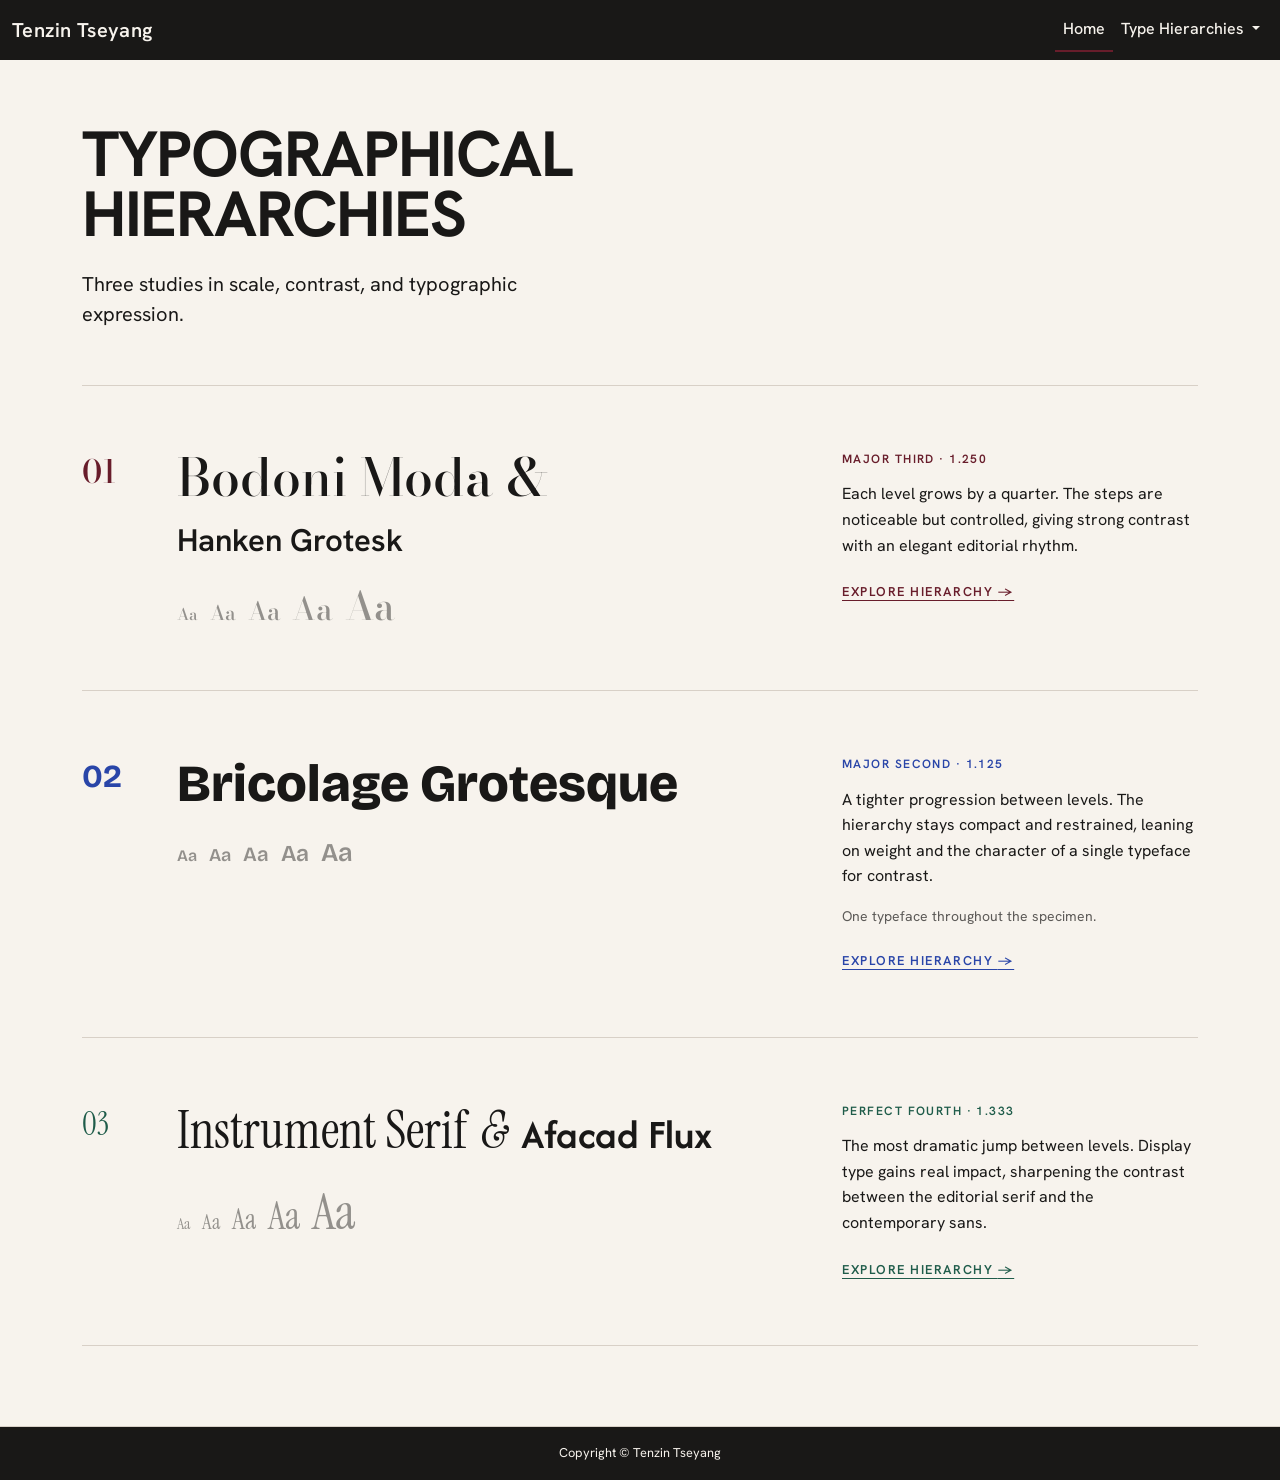
==== index.html @ 04a153dc "Redesign index page with hierarchy previews" ====
<!doctype html>
<html lang="en">
  <head>
    <meta charset="utf-8">
    <meta name="viewport" content="width=device-width, initial-scale=1">
    <title>Type Hierarchies</title>
    <link href="https://cdn.jsdelivr.net/npm/bootstrap@5.3.8/dist/css/bootstrap.min.css" rel="stylesheet" integrity="sha384-sRIl4kxILFvY47J16cr9ZwB07vP4J8+LH7qKQnuqkuIAvNWLzeN8tE5YBujZqJLB" crossorigin="anonymous">
    <link rel="stylesheet" href="css/type.css">
<!-- Google Fonts -->
    <link rel="preconnect" href="https://fonts.googleapis.com">
    <link rel="preconnect" href="https://fonts.gstatic.com" crossorigin>
    <link href="https://fonts.googleapis.com/css2?family=Afacad+Flux:wght@600&family=Bodoni+Moda:opsz,wght@6..96,500&family=Bricolage+Grotesque:opsz,wght@12..96,600..800&family=Hanken+Grotesk:wght@400..700&family=Instrument+Serif:ital@0;1&display=swap" rel="stylesheet">
  </head>
  <body class="home">
    <nav class="navbar navbar-expand-lg navbar-bakery sticky-top">
      <div class="container-fluid">
        <a class="navbar-brand" href="index.html">Tenzin Tseyang</a>
        <button class="navbar-toggler" type="button" data-bs-toggle="collapse" data-bs-target="#navbarNavDropdown" aria-controls="navbarNavDropdown" aria-expanded="false" aria-label="Toggle navigation">
          <span class="navbar-toggler-icon"></span>
        </button>
        <div class="collapse navbar-collapse" id="navbarNavDropdown">
          <ul class="navbar-nav ms-auto">
            <li class="nav-item">
              <a class="nav-link active" aria-current="page" href="index.html">Home</a>
            </li>
            
            <li class="nav-item dropdown">
              <a class="nav-link dropdown-toggle" href="#" role="button" data-bs-toggle="dropdown" aria-expanded="false">
                Type Hierarchies
              </a>
              <ul class="dropdown-menu dropdown-menu-end">
                <li><a class="dropdown-item" href="hierarchies/hierarchy1.html">Hierarchy 1</a></li>
                <li><a class="dropdown-item" href="hierarchies/hierarchy2.html">Hierarchy 2</a></li>
                <li><a class="dropdown-item" href="hierarchies/hierarchy3.html">Hierarchy 3</a></li>
              </ul>
            </li>
          </ul>
        </div>
      </div>
    </nav>

    <main class="container-lg home-container">
      <header class="row home-intro">
        <div class="col-12 col-lg-10">
          <h1 class="home-title">
            <span>Typographical</span>
            <span>Hierarchies</span>
          </h1>
          <p class="home-dek">Three studies in scale, contrast, and typographic expression.</p>
        </div>
      </header>

      <section class="home-entry entry-1">
        <div class="row">
          <div class="col-12 col-md-2 col-lg-1 mb-2 mb-md-0">
            <span class="entry-number">01</span>
          </div>
          <div class="col-12 col-md-10 col-lg-6">
            <h2 class="entry-name">
              <span class="entry-face-a">Bodoni Moda</span>
              <span class="entry-amp">&amp;</span>
              <span class="entry-face-b">Hanken Grotesk</span>
            </h2>
            <div class="scale-demo" aria-hidden="true">
              <span class="step-0">Aa</span>
              <span class="step-1">Aa</span>
              <span class="step-2">Aa</span>
              <span class="step-3">Aa</span>
              <span class="step-4">Aa</span>
            </div>
          </div>
          <div class="col-12 col-md-10 offset-md-2 col-lg-4 offset-lg-1 mt-3 mt-md-4 mt-lg-0">
            <p class="entry-scale">Major Third · 1.250</p>
            <p class="entry-text">Each level grows by a quarter. The steps are noticeable but controlled, giving strong contrast with an elegant editorial rhythm.</p>
            <a class="entry-link" href="hierarchies/hierarchy1.html">Explore Hierarchy <span aria-hidden="true">&rarr;</span></a>
          </div>
        </div>
      </section> <!-- Close Hierarchy 1 -->

      <section class="home-entry entry-2">
        <div class="row">
          <div class="col-12 col-md-2 col-lg-1 mb-2 mb-md-0">
            <span class="entry-number">02</span>
          </div>
          <div class="col-12 col-md-10 col-lg-6">
            <h2 class="entry-name">
              <span class="entry-face-a">Bricolage Grotesque</span>
            </h2>
            <div class="scale-demo" aria-hidden="true">
              <span class="step-0">Aa</span>
              <span class="step-1">Aa</span>
              <span class="step-2">Aa</span>
              <span class="step-3">Aa</span>
              <span class="step-4">Aa</span>
            </div>
          </div>
          <div class="col-12 col-md-10 offset-md-2 col-lg-4 offset-lg-1 mt-3 mt-md-4 mt-lg-0">
            <p class="entry-scale">Major Second · 1.125</p>
            <p class="entry-text">A tighter progression between levels. The hierarchy stays compact and restrained, leaning on weight and the character of a single typeface for contrast.</p>
            <p class="entry-note">One typeface throughout the specimen.</p>
            <a class="entry-link" href="hierarchies/hierarchy2.html">Explore Hierarchy <span aria-hidden="true">&rarr;</span></a>
          </div>
        </div>
      </section> <!-- Close Hierarchy 2 -->

      <section class="home-entry entry-3">
        <div class="row">
          <div class="col-12 col-md-2 col-lg-1 mb-2 mb-md-0">
            <span class="entry-number">03</span>
          </div>
          <div class="col-12 col-md-10 col-lg-6">
            <h2 class="entry-name">
              <span class="entry-face-a">Instrument Serif</span>
              <span class="entry-amp">&amp;</span>
              <span class="entry-face-b">Afacad Flux</span>
            </h2>
            <div class="scale-demo" aria-hidden="true">
              <span class="step-0">Aa</span>
              <span class="step-1">Aa</span>
              <span class="step-2">Aa</span>
              <span class="step-3">Aa</span>
              <span class="step-4">Aa</span>
            </div>
          </div>
          <div class="col-12 col-md-10 offset-md-2 col-lg-4 offset-lg-1 mt-3 mt-md-4 mt-lg-0">
            <p class="entry-scale">Perfect Fourth · 1.333</p>
            <p class="entry-text">The most dramatic jump between levels. Display type gains real impact, sharpening the contrast between the editorial serif and the contemporary sans.</p>
            <a class="entry-link" href="hierarchies/hierarchy3.html">Explore Hierarchy <span aria-hidden="true">&rarr;</span></a>
          </div>
        </div>
      </section> <!-- Close Hierarchy 3 -->
    </main> <!-- Close container -->

    <div class="footer-bakery border-top py-3">
      <p>Copyright &copy; Tenzin Tseyang</p>
    </div>
    <script src="https://cdn.jsdelivr.net/npm/bootstrap@5.3.8/dist/js/bootstrap.bundle.min.js" integrity="sha384-FKyoEForCGlyvwx9Hj09JcYn3nv7wiPVlz7YYwJrWVcXK/BmnVDxM+D2scQbITxI" crossorigin="anonymous"></script>
  </body>
</html>
---- css/type.css ----
@charset "UTF-8";
/*CSS Document*/

.hierarchy-container {
    padding-top: 2.5rem;
    padding-bottom: 4rem;
}

.specs {
    font-family: monospace;
    font-size: 1rem;
    font-weight: 400;
    line-height: 1.6;
    color: #F7F3ED;
    margin-bottom: 0;

}

.title {
    font-family: "Bodoni Moda", serif;
    font-size: 3.052rem;
    font-weight: 500;
    line-height: 1.05;
    color: #191817;
    margin-bottom: 0.75rem;
    max-width: 60rem;
}

.title-scale {
    display: block;
    font-family: "Hanken Grotesk", sans-serif;
    font-size: 1rem;
    font-weight: 600;
    letter-spacing: 0.08em;
    text-transform: uppercase;
    margin-top: 0.75rem;
}

/* ---------- Base typography ---------- */
body {
    font-family: "Hanken Grotesk", sans-serif;
    font-weight: 400;
    line-height: 1.6;
    background-color: #F7F3ED;
    color: #191817;
}

h1 {
    font-family: "Bodoni Moda", serif;
    font-size: 3.815rem;
    font-weight: 500;
    line-height: 1.1;
    color: #191817;
}

h2 {
    font-family: "Bodoni Moda", serif;
    font-size: 3.052rem;
    font-weight: 500;
    line-height: 1.1;
    color: #191817;
}

h3 {
    font-family: "Bodoni Moda", serif;
    font-size: 2.441rem;
    font-weight: 500;
    line-height: 1.15;
    color: #191817;
}

h4 {
    font-family: "Bodoni Moda", serif;
    font-size: 1.953rem;
    font-weight: 500;
    line-height: 1.2;
    color: #191817;
}

h1,
h2,
h3,
h4,
.title {
    letter-spacing: -0.02em;
}

p {
    font-family: "Hanken Grotesk", sans-serif;
    font-size: 1rem;
    font-weight: 400;
    line-height: 1.6;
}

.emphasis {
    font-family: "Hanken Grotesk", sans-serif;
    font-size: 1rem;
    font-weight: 700;
    color: #681D2B;
}

.link {
    font-family: "Hanken Grotesk", sans-serif;
    font-size: 1rem;
    font-weight: 500;
    color: #681D2B;
    text-decoration: underline;
    text-underline-offset: 0.2em;
}

.specimen-label {
    font-family: "Hanken Grotesk", sans-serif;
    font-size: 0.75rem;
    font-weight: 600;
    letter-spacing: 0.12em;
    text-transform: uppercase;
    color: #8A5360;
    margin-bottom: 0.75rem;
}
/* -------- Div Styling --------- */
.specimen-row {
    padding-top: 2rem;
    padding-bottom: 2rem;
}

.specimen-row p {
    max-width: 38rem;
}

.specsDiv {
    background-color: #681D2B;
    color: #F7F3ED;
    padding: 2rem;
    display: flex;
    align-items: center;
}

.border-top {
    border-color: #D8D0C7 !important;
}

/* ---------- Navbar ---------- */
.navbar-bakery {
    background-color: #191817 !important;
}

.navbar-brand {
    color: #F7F3ED !important;
    font-family: "Hanken Grotesk", sans-serif;
    font-weight: 600;
    letter-spacing: 0.02em;
}

.navbar-bakery .nav-link {
    color: #F7F3ED !important;
    font-weight: 500;
}

.navbar-bakery .nav-link:hover,
.navbar-bakery .nav-link:focus {
    color: #D8D0C7 !important;
}

.navbar-bakery .nav-link.active {
    color: #F7F3ED !important;
    border-bottom: 2px solid #681D2B;
}

.navbar-bakery .navbar-toggler {
    border-color: rgba(247, 243, 237, 0.5);
}

.navbar-bakery .navbar-toggler-icon {
    filter: invert(100%);
}

.navbar-bakery .dropdown-menu {
    background-color: #191817;
}

.navbar-bakery .dropdown-item {
    color: #F7F3ED;
    font-weight: 500;
}

.navbar-bakery .dropdown-item:hover,
.navbar-bakery .dropdown-item:focus {
    background-color: #681D2B;
    color: #F7F3ED;
}

.navbar-bakery .dropdown-item.active {
    background-color: #681D2B;
    color: #F7F3ED;
}

/* ---------- Footer ---------- */
.footer-bakery {
    text-align: center;
    background-color: #191817;
    color: #F7F3ED;
    font-size: 0.8rem;
}

.footer-bakery p {
    margin: 0;
    font-size: 0.8rem;
}

/* ---------- Buttons ---------- */
.btn-primary {
    background-color: #E2934F;
    border-color: #E2934F;
    color: #4A2E1F;
    font-weight: 700;
}

.btn-primary:hover,
.btn-primary:focus {
    background-color: #C97A3B;
    border-color: #C97A3B;
    color: #FDF6EC;
}

.btn-secondary {
    background-color: #D98E8E !important;
    border-color: #D98E8E !important;
    color: #4A2E1F;
    font-weight: 700;
}

.btn-secondary:hover,
.btn-secondary:focus {
    background-color: #C06B6B !important;
    border-color: #C06B6B !important;
    color: #FDF6EC;
}

/* ---------- Cards ---------- */
.card {
    border-color: #F0DCC5;
}
.card-title {
    color: #4A2E1F;
    font-weight: 700;
}

/* ---------- Accordion (component page) ---------- */
.accordion-button:not(.collapsed) {
    background-color: #F6C89F;
    color: #4A2E1F;
}
.accordion-button:focus {
    box-shadow: 0 0 0 0.25rem rgba(226, 147, 79, 0.35);
}

/* ---------- Responsive ---------- */

@media (max-width: 767.98px) {

    .hierarchy-container {
        padding-top: 2.5rem;
        padding-bottom: 3rem;
    }

    .title {
        line-height: 1.1;
        letter-spacing: -0.02em;
    }

    .specimen-row {
        padding-top: 1.5rem;
        padding-bottom: 0;
    }

    .specsDiv {
        padding: 1.5rem;
        margin-bottom: 0;
    }
}


/* ---------- Hierarchy 2: Bricolage Grotesque · Major Second (1.125) ---------- */
.hierarchy-2 .title,
.hierarchy-2 .title-scale,
.hierarchy-2 .specimen-label {
    font-family: "Bricolage Grotesque", sans-serif;
}

.hierarchy-2 h1:not(.title) {
    font-family: "Bricolage Grotesque", sans-serif;
    font-size: 2.027rem;
    font-weight: 800;
    line-height: 1.05;
    color: #191817;
}

.hierarchy-2 h2 {
    font-family: "Bricolage Grotesque", sans-serif;
    font-size: 1.802rem;
    font-weight: 700;
    line-height: 1.1;
    color: #191817;
}

.hierarchy-2 h3 {
    font-family: "Bricolage Grotesque", sans-serif;
    font-size: 1.602rem;
    font-weight: 600;
    line-height: 1.15;
    color: #191817;
}

.hierarchy-2 h4 {
    font-family: "Bricolage Grotesque", sans-serif;
    font-size: 1.424rem;
    font-weight: 500;
    line-height: 1.2;
    color: #191817;
}

.hierarchy-2 .hierarchy-container p:not(.specimen-label) {
    font-family: "Bricolage Grotesque", sans-serif;
    font-size: 1rem;
    font-weight: 400;
    line-height: 1.6;
    color: #191817;
}

.hierarchy-2 .emphasis {
    font-family: "Bricolage Grotesque", sans-serif;
    font-size: 1rem;
    font-weight: 700;
    color: #2945A8;
}

.hierarchy-2 .link {
    font-family: "Bricolage Grotesque", sans-serif;
    font-size: 1rem;
    font-weight: 500;
    color: #2945A8;
}

.hierarchy-2 .specsDiv {
    background-color: #2945A8;
}

.hierarchy-2 .specimen-label {
    color: #2945A8;
}


/* ---------- Hierarchy 3: Instrument Serif & Afacad Flux · Perfect Fourth (1.333) ---------- */
.hierarchy-3 .title {
    font-family: "Instrument Serif", serif;
    font-weight: 400;
}

.hierarchy-3 .title-scale {
    font-family: "Afacad Flux", sans-serif;
}

.hierarchy-3 .specimen-label {
    font-family: "Afacad Flux", sans-serif;
    color: #1F5C4A;
}

.hierarchy-3 h1:not(.title) {
    font-family: "Instrument Serif", serif;
    font-size: 5.61rem;
    font-weight: 400;
    line-height: 0.95;
    letter-spacing: normal;
    color: #191817;
}

.hierarchy-3 h2 {
    font-family: "Instrument Serif", serif;
    font-size: 4.209rem;
    font-weight: 400;
    line-height: 1;
    letter-spacing: normal;
    color: #191817;
}

.hierarchy-3 h3 {
    font-family: "Afacad Flux", sans-serif;
    font-size: 3.157rem;
    font-weight: 600;
    line-height: 1.05;
    color: #191817;
}

.hierarchy-3 h4 {
    font-family: "Afacad Flux", sans-serif;
    font-size: 2.369rem;
    font-weight: 500;
    line-height: 1.1;
    color: #191817;
}

.hierarchy-3 .hierarchy-container p:not(.specimen-label) {
    font-family: "Afacad Flux", sans-serif;
    font-size: 1rem;
    font-weight: 400;
    line-height: 1.6;
    color: #191817;
}

.hierarchy-3 .emphasis {
    font-family: "Instrument Serif", serif;
    font-size: 1rem;
    font-weight: 400;
    font-style: italic;
    color: #1F5C4A;
}

.hierarchy-3 .link {
    font-family: "Afacad Flux", sans-serif;
    font-size: 1rem;
    font-weight: 600;
    color: #1F5C4A;
}

.hierarchy-3 .specsDiv {
    background-color: #1F5C4A;
}

@media (max-width: 767.98px) {

    .hierarchy-3 h1:not(.title) {
        font-size: 3.157rem;
    }

    .hierarchy-3 h2 {
        font-size: 2.369rem;
    }

    .hierarchy-3 h3 {
        font-size: 1.777rem;
    }

    .hierarchy-3 h4 {
        font-size: 1.333rem;
    }
}


/* ---------- Home / Index ---------- */
.home .home-container {
    padding-top: 4rem;
    padding-bottom: 5rem;
}

.home .home-intro {
    padding-bottom: 3.5rem;
}

.home .home-title {
    font-family: "Hanken Grotesk", sans-serif;
    font-size: 4rem;
    font-weight: 700;
    line-height: 0.95;
    letter-spacing: -0.02em;
    text-transform: uppercase;
    color: #191817;
    margin-bottom: 1.5rem;
}

.home .home-title span {
    display: block;
}

.home .home-dek {
    font-size: 1.25rem;
    line-height: 1.5;
    max-width: 30rem;
    margin-bottom: 0;
}

.home .home-entry {
    border-top: 1px solid #D8D0C7;
    padding-top: 4rem;
    padding-bottom: 4rem;
}

.home .home-entry:last-child {
    border-bottom: 1px solid #D8D0C7;
}

.home .entry-number {
    display: block;
    font-size: 2rem;
    line-height: 1;
    padding-top: 0.35rem;
}

.home .entry-name {
    font-size: 3.25rem;
    line-height: 1.05;
    letter-spacing: normal;
    color: #191817;
    margin-bottom: 0;
}

.home .entry-face-b {
    white-space: nowrap;
}

.home .scale-demo {
    display: flex;
    flex-wrap: wrap;
    align-items: baseline;
    gap: 0.75rem;
    margin-top: 1.75rem;
    line-height: 1;
    color: rgba(25, 24, 23, 0.45);
}

.home .entry-scale {
    font-size: 0.75rem;
    font-weight: 600;
    letter-spacing: 0.12em;
    text-transform: uppercase;
    margin-bottom: 0.75rem;
}

.home .entry-text {
    font-size: 1rem;
    line-height: 1.6;
    margin-bottom: 1rem;
}

.home .entry-note {
    font-size: 0.875rem;
    color: rgba(25, 24, 23, 0.7);
    margin-bottom: 1rem;
}

.home .entry-link {
    display: inline-block;
    margin-top: 0.5rem;
    font-size: 0.8rem;
    font-weight: 600;
    letter-spacing: 0.12em;
    text-transform: uppercase;
    text-decoration: underline;
    text-underline-offset: 0.35em;
}

.home .entry-link:hover,
.home .entry-link:focus {
    color: #191817;
}

/* Hierarchy 1 preview: Bodoni Moda & Hanken Grotesk · Major Third */
.home .entry-1 .entry-number,
.home .entry-1 .entry-scale,
.home .entry-1 .entry-link {
    color: #681D2B;
}

.home .entry-1 .entry-number,
.home .entry-1 .entry-face-a,
.home .entry-1 .entry-amp,
.home .entry-1 .scale-demo {
    font-family: "Bodoni Moda", serif;
    font-weight: 500;
}

.home .entry-1 .entry-face-b {
    font-family: "Hanken Grotesk", sans-serif;
    font-size: 0.6em;
    font-weight: 600;
}

.home .entry-1 .step-0 { font-size: 1rem; }
.home .entry-1 .step-1 { font-size: 1.25rem; }
.home .entry-1 .step-2 { font-size: 1.563rem; }
.home .entry-1 .step-3 { font-size: 1.953rem; }
.home .entry-1 .step-4 { font-size: 2.441rem; }

/* Hierarchy 2 preview: Bricolage Grotesque · Major Second */
.home .entry-2 .entry-number,
.home .entry-2 .entry-scale,
.home .entry-2 .entry-link {
    color: #2945A8;
}

.home .entry-2 .entry-number,
.home .entry-2 .entry-face-a,
.home .entry-2 .scale-demo {
    font-family: "Bricolage Grotesque", sans-serif;
}

.home .entry-2 .entry-number {
    font-weight: 700;
}

.home .entry-2 .entry-face-a {
    font-weight: 800;
}

.home .entry-2 .scale-demo {
    font-weight: 600;
}

.home .entry-2 .step-0 { font-size: 1rem; }
.home .entry-2 .step-1 { font-size: 1.125rem; }
.home .entry-2 .step-2 { font-size: 1.266rem; }
.home .entry-2 .step-3 { font-size: 1.424rem; }
.home .entry-2 .step-4 { font-size: 1.602rem; }

/* Hierarchy 3 preview: Instrument Serif & Afacad Flux · Perfect Fourth */
.home .entry-3 .entry-number,
.home .entry-3 .entry-scale,
.home .entry-3 .entry-link {
    color: #1F5C4A;
}

.home .entry-3 .entry-number,
.home .entry-3 .entry-face-a,
.home .entry-3 .entry-amp,
.home .entry-3 .scale-demo {
    font-family: "Instrument Serif", serif;
    font-weight: 400;
}

.home .entry-3 .entry-amp {
    font-style: italic;
}

.home .entry-3 .entry-face-b {
    font-family: "Afacad Flux", sans-serif;
    font-size: 0.8em;
    font-weight: 600;
}

.home .entry-3 .step-0 { font-size: 1rem; }
.home .entry-3 .step-1 { font-size: 1.333rem; }
.home .entry-3 .step-2 { font-size: 1.777rem; }
.home .entry-3 .step-3 { font-size: 2.369rem; }
.home .entry-3 .step-4 { font-size: 3.157rem; }

@media (max-width: 767.98px) {

    .home .home-container {
        padding-top: 2rem;
        padding-bottom: 2.5rem;
    }

    .home .home-intro {
        padding-bottom: 2rem;
    }

    .home .home-title {
        font-size: 2.25rem;
        margin-bottom: 0.75rem;
    }

    .home .home-dek {
        font-size: 1.125rem;
    }

    .home .home-entry {
        padding-top: 2rem;
        padding-bottom: 2rem;
    }

    .home .entry-number {
        font-size: 1.5rem;
        padding-top: 0;
    }

    .home .entry-name {
        font-size: 2rem;
    }

    .home .scale-demo {
        margin-top: 1rem;
    }

    .home .entry-scale {
        margin-bottom: 0.5rem;
    }

    .home .entry-text {
        margin-bottom: 0.75rem;
    }

    .home .entry-note {
        margin-bottom: 0.75rem;
    }

    .home .entry-link {
        margin-top: 0.25rem;
    }
}
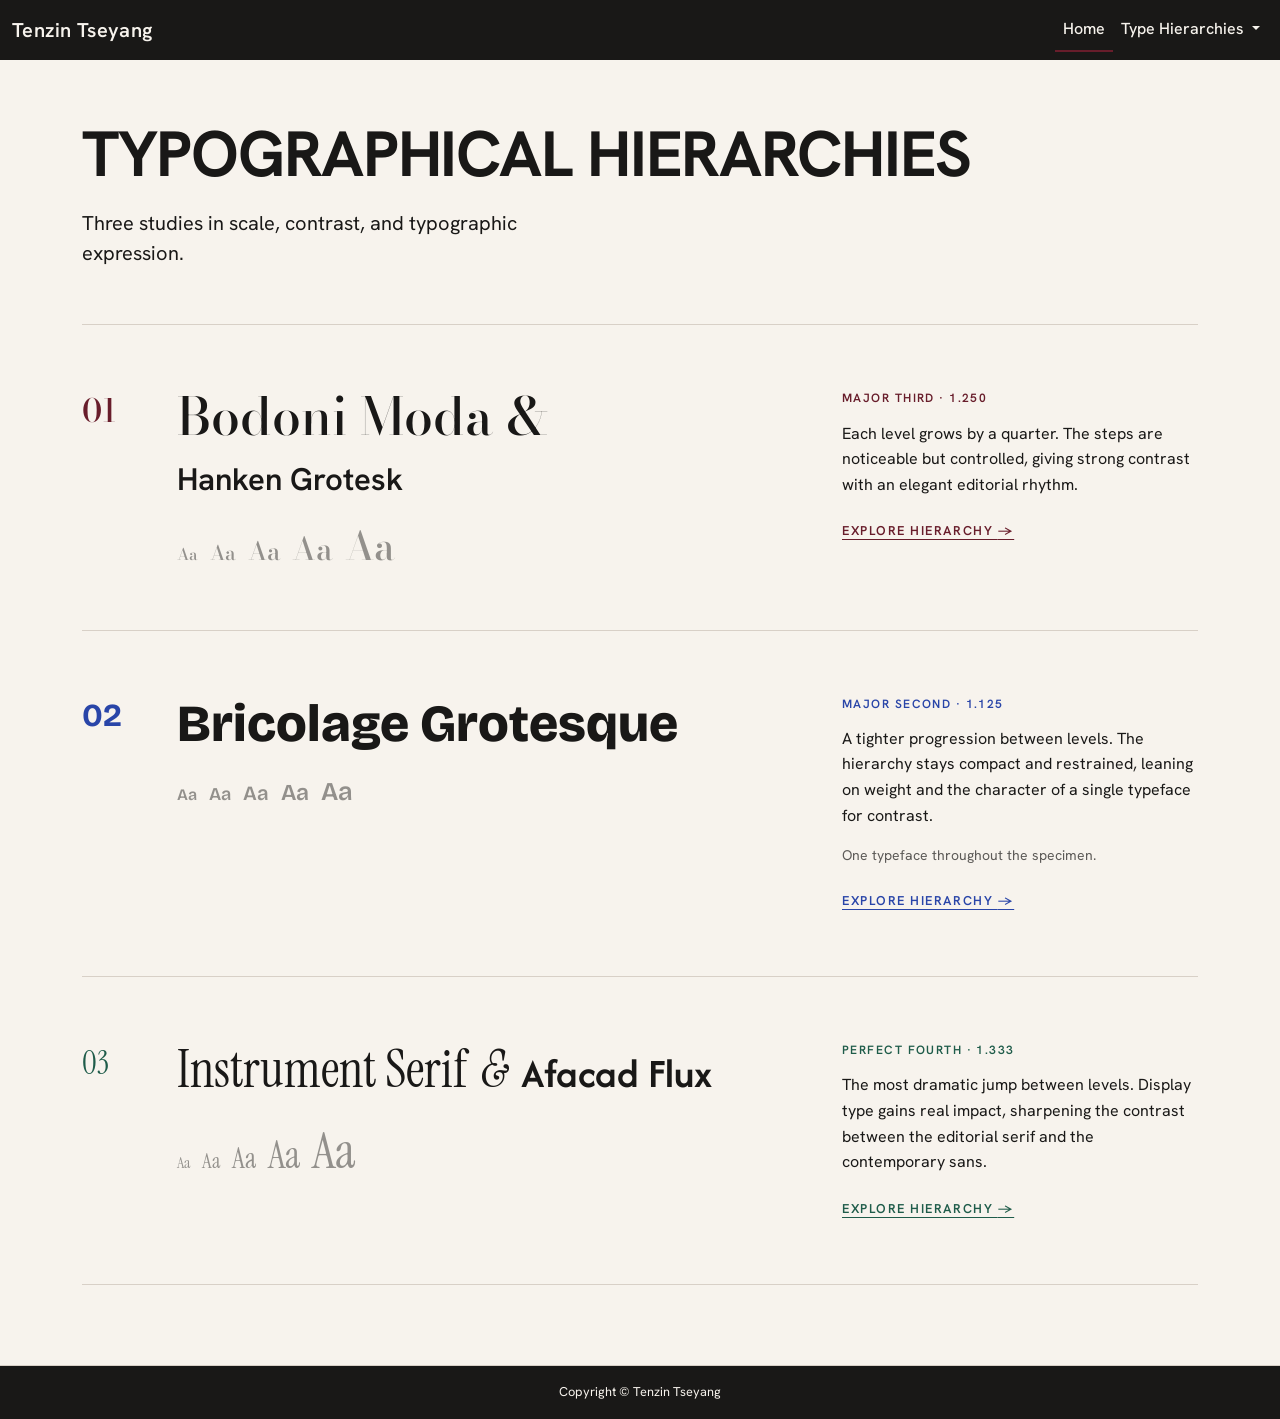
==== commit 79c2c8ec: "word spacing in title" ====
--- a/index.html
+++ b/index.html
@@ -41,10 +41,10 @@
 
     <main class="container-lg home-container">
       <header class="row home-intro">
-        <div class="col-12 col-lg-10">
+        <div class="col-12">
           <h1 class="home-title">
-            <span>Typographical</span>
-            <span>Hierarchies</span>
+            <span class="d-lg-inline">Typographical</span>
+            <span class="d-lg-inline">Hierarchies</span>
           </h1>
           <p class="home-dek">Three studies in scale, contrast, and typographic expression.</p>
         </div>
--- a/css/type.css
+++ b/css/type.css
@@ -696,3 +696,10 @@
         margin-top: 0.25rem;
     }
 }
+
+@media (max-width: 991.98px) {
+
+    .home .home-title {
+        line-height: 1;
+    }
+}
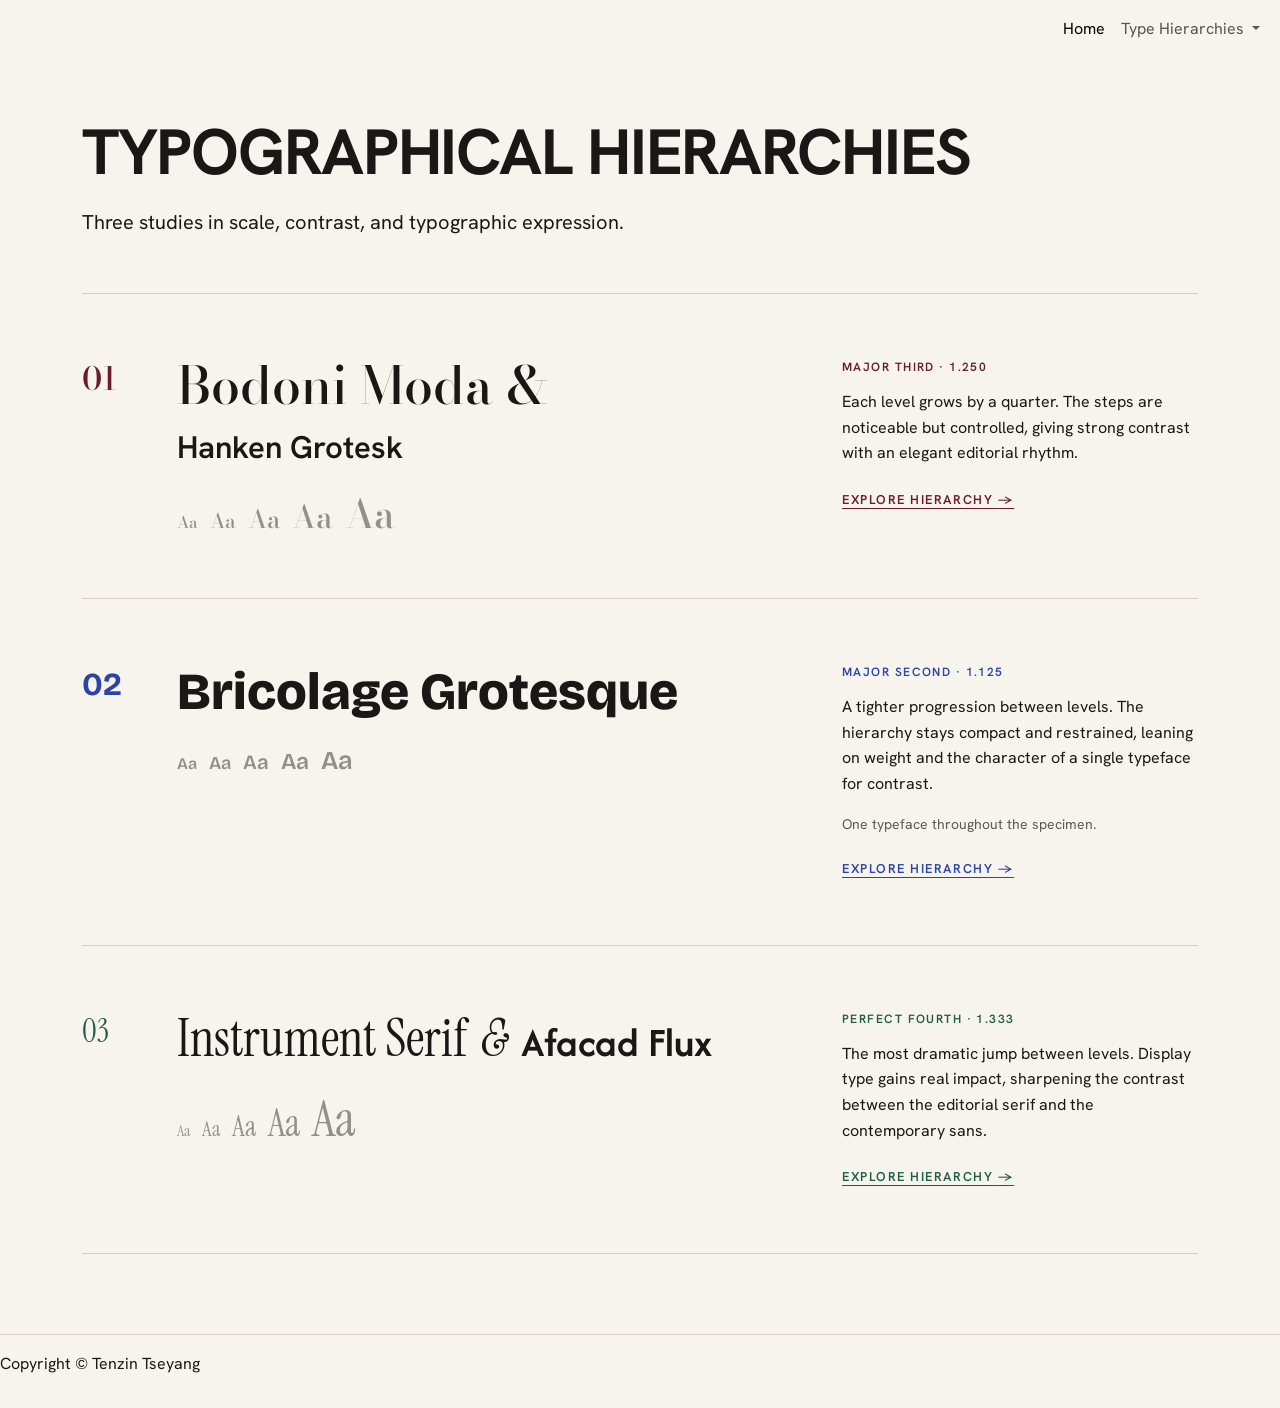
==== commit 1f42fdd5: "index cleaned" ====
--- a/index.html
+++ b/index.html
@@ -12,7 +12,7 @@
     <link href="https://fonts.googleapis.com/css2?family=Afacad+Flux:wght@600&family=Bodoni+Moda:opsz,wght@6..96,500&family=Bricolage+Grotesque:opsz,wght@12..96,600..800&family=Hanken+Grotesk:wght@400..700&family=Instrument+Serif:ital@0;1&display=swap" rel="stylesheet">
   </head>
   <body class="home">
-    <nav class="navbar navbar-expand-lg navbar-bakery sticky-top">
+    <nav class="navbar navbar-expand-lg navbar-type sticky-top">
       <div class="container-fluid">
         <a class="navbar-brand" href="index.html">Tenzin Tseyang</a>
         <button class="navbar-toggler" type="button" data-bs-toggle="collapse" data-bs-target="#navbarNavDropdown" aria-controls="navbarNavDropdown" aria-expanded="false" aria-label="Toggle navigation">
@@ -131,7 +131,7 @@
       </section> <!-- Close Hierarchy 3 -->
     </main> <!-- Close container -->
 
-    <div class="footer-bakery border-top py-3">
+    <div class="footer-type border-top py-3">
       <p>Copyright &copy; Tenzin Tseyang</p>
     </div>
     <script src="https://cdn.jsdelivr.net/npm/bootstrap@5.3.8/dist/js/bootstrap.bundle.min.js" integrity="sha384-FKyoEForCGlyvwx9Hj09JcYn3nv7wiPVlz7YYwJrWVcXK/BmnVDxM+D2scQbITxI" crossorigin="anonymous"></script>
--- a/css/type.css
+++ b/css/type.css
@@ -474,7 +474,7 @@
 .home .home-dek {
     font-size: 1.25rem;
     line-height: 1.5;
-    max-width: 30rem;
+    max-width: 36rem;
     margin-bottom: 0;
 }
 
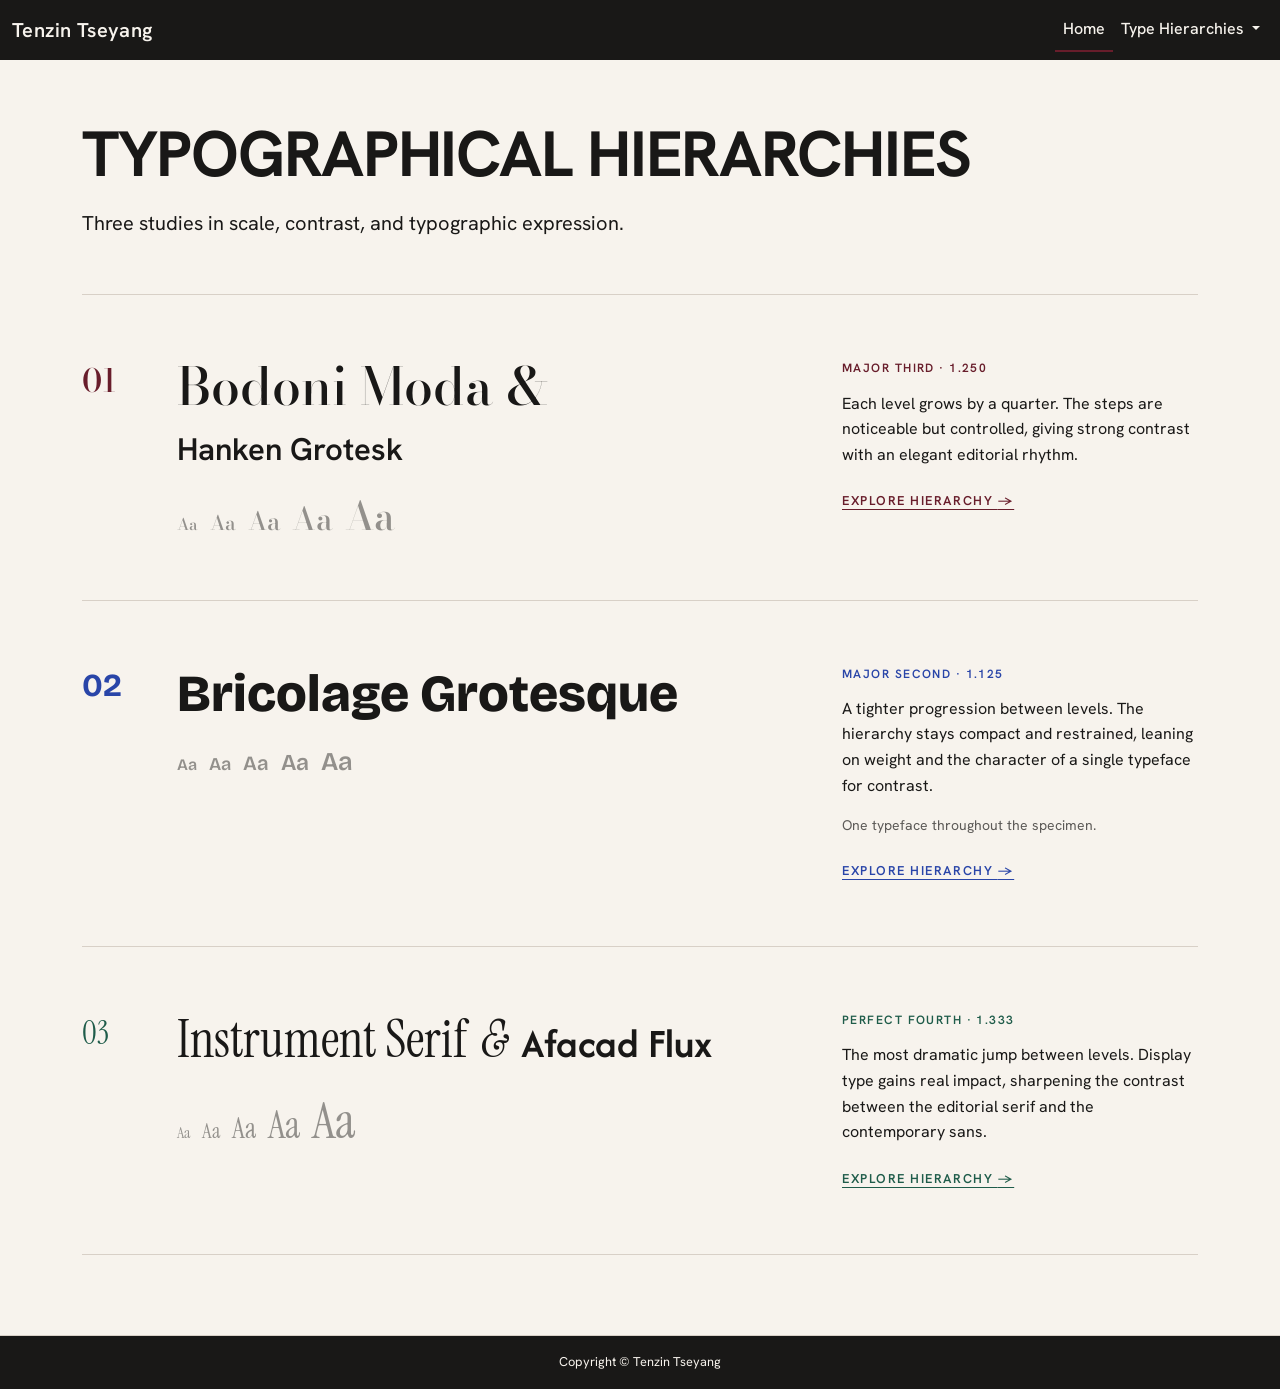
==== commit ba998206: "Revert "index cleaned" This reverts commit 1f42fdd5c31e80adc0d1fda3d1c6291c0cd88e16." ====
--- a/index.html
+++ b/index.html
@@ -12,7 +12,7 @@
     <link href="https://fonts.googleapis.com/css2?family=Afacad+Flux:wght@600&family=Bodoni+Moda:opsz,wght@6..96,500&family=Bricolage+Grotesque:opsz,wght@12..96,600..800&family=Hanken+Grotesk:wght@400..700&family=Instrument+Serif:ital@0;1&display=swap" rel="stylesheet">
   </head>
   <body class="home">
-    <nav class="navbar navbar-expand-lg navbar-type sticky-top">
+    <nav class="navbar navbar-expand-lg navbar-bakery sticky-top">
       <div class="container-fluid">
         <a class="navbar-brand" href="index.html">Tenzin Tseyang</a>
         <button class="navbar-toggler" type="button" data-bs-toggle="collapse" data-bs-target="#navbarNavDropdown" aria-controls="navbarNavDropdown" aria-expanded="false" aria-label="Toggle navigation">
@@ -131,7 +131,7 @@
       </section> <!-- Close Hierarchy 3 -->
     </main> <!-- Close container -->
 
-    <div class="footer-type border-top py-3">
+    <div class="footer-bakery border-top py-3">
       <p>Copyright &copy; Tenzin Tseyang</p>
     </div>
     <script src="https://cdn.jsdelivr.net/npm/bootstrap@5.3.8/dist/js/bootstrap.bundle.min.js" integrity="sha384-FKyoEForCGlyvwx9Hj09JcYn3nv7wiPVlz7YYwJrWVcXK/BmnVDxM+D2scQbITxI" crossorigin="anonymous"></script>
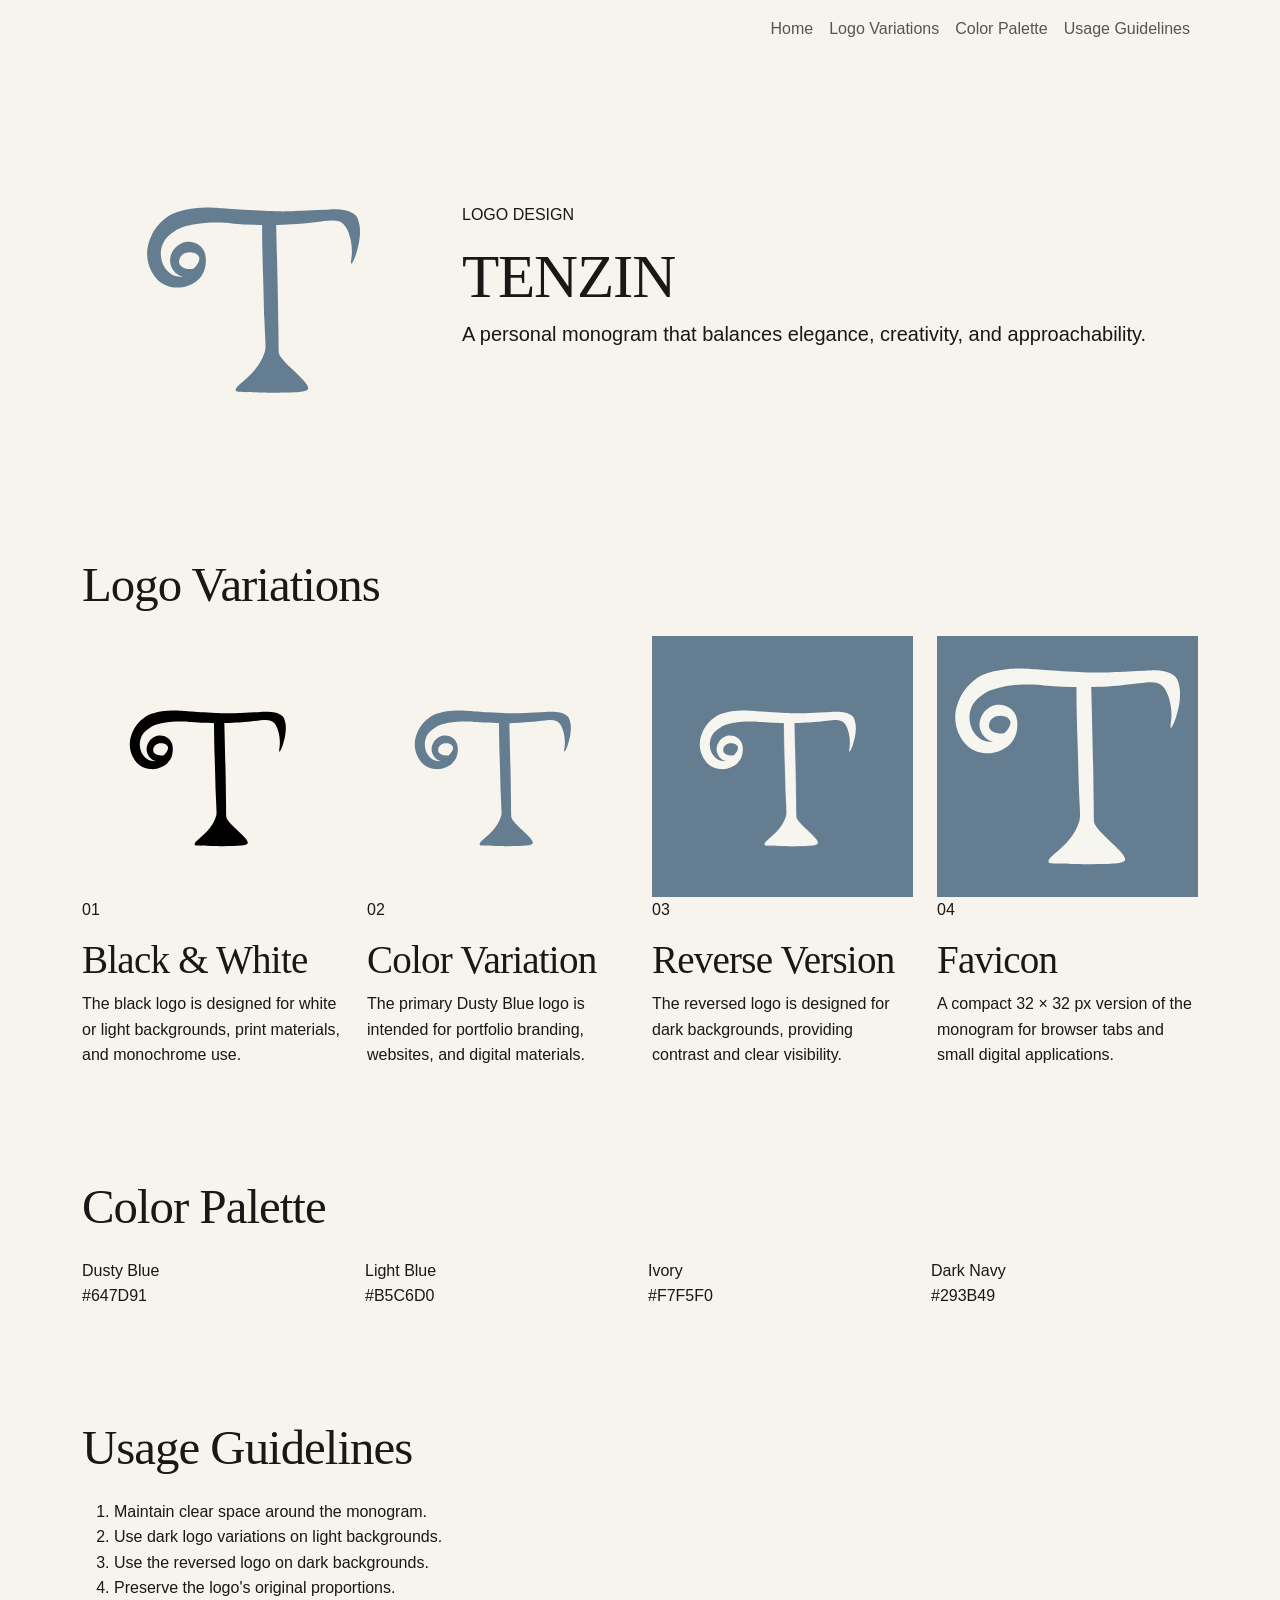
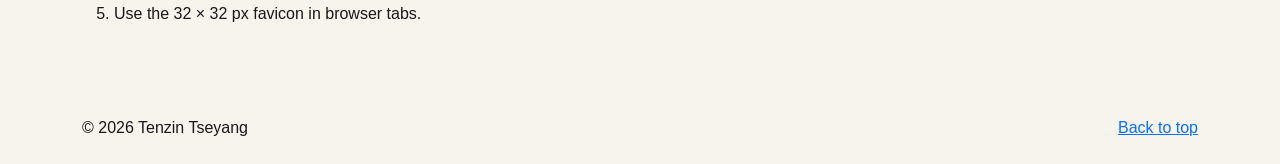
==== commit 139259fa: "Logo image variations" ====
--- a/index.html
+++ b/index.html
@@ -1,139 +1,190 @@
+
 <!doctype html>
 <html lang="en">
-  <head>
-    <meta charset="utf-8">
-    <meta name="viewport" content="width=device-width, initial-scale=1">
-    <title>Type Hierarchies</title>
-    <link href="https://cdn.jsdelivr.net/npm/bootstrap@5.3.8/dist/css/bootstrap.min.css" rel="stylesheet" integrity="sha384-sRIl4kxILFvY47J16cr9ZwB07vP4J8+LH7qKQnuqkuIAvNWLzeN8tE5YBujZqJLB" crossorigin="anonymous">
-    <link rel="stylesheet" href="css/type.css">
-<!-- Google Fonts -->
-    <link rel="preconnect" href="https://fonts.googleapis.com">
-    <link rel="preconnect" href="https://fonts.gstatic.com" crossorigin>
-    <link href="https://fonts.googleapis.com/css2?family=Afacad+Flux:wght@600&family=Bodoni+Moda:opsz,wght@6..96,500&family=Bricolage+Grotesque:opsz,wght@12..96,600..800&family=Hanken+Grotesk:wght@400..700&family=Instrument+Serif:ital@0;1&display=swap" rel="stylesheet">
-  </head>
-  <body class="home">
-    <nav class="navbar navbar-expand-lg navbar-bakery sticky-top">
-      <div class="container-fluid">
-        <a class="navbar-brand" href="index.html">Tenzin Tseyang</a>
-        <button class="navbar-toggler" type="button" data-bs-toggle="collapse" data-bs-target="#navbarNavDropdown" aria-controls="navbarNavDropdown" aria-expanded="false" aria-label="Toggle navigation">
-          <span class="navbar-toggler-icon"></span>
-        </button>
-        <div class="collapse navbar-collapse" id="navbarNavDropdown">
-          <ul class="navbar-nav ms-auto">
-            <li class="nav-item">
-              <a class="nav-link active" aria-current="page" href="index.html">Home</a>
-            </li>
-            
-            <li class="nav-item dropdown">
-              <a class="nav-link dropdown-toggle" href="#" role="button" data-bs-toggle="dropdown" aria-expanded="false">
-                Type Hierarchies
-              </a>
-              <ul class="dropdown-menu dropdown-menu-end">
-                <li><a class="dropdown-item" href="hierarchies/hierarchy1.html">Hierarchy 1</a></li>
-                <li><a class="dropdown-item" href="hierarchies/hierarchy2.html">Hierarchy 2</a></li>
-                <li><a class="dropdown-item" href="hierarchies/hierarchy3.html">Hierarchy 3</a></li>
-              </ul>
-            </li>
-          </ul>
+<head>
+  <meta charset="utf-8">
+  <meta name="viewport" content="width=device-width, initial-scale=1">
+
+  <title>TENZIN | Logo Design</title>
+
+  <!-- Bootstrap -->
+  <link href="https://cdn.jsdelivr.net/npm/bootstrap@5.3.8/dist/css/bootstrap.min.css" rel="stylesheet">
+
+  <!-- Favicon -->
+  <link rel="icon" type="image/svg+xml" href="images/TENZIN_Favicon_32px.svg">
+
+  <!-- Custom CSS -->
+  <link rel="stylesheet" href="css/type.css">
+</head>
+
+<body>
+
+  <!-- Navigation -->
+  <nav class="navbar navbar-expand-lg sticky-top">
+    <div class="container">
+      <a class="navbar-brand" href="#home">TENZIN</a>
+
+      <button class="navbar-toggler" type="button"
+        data-bs-toggle="collapse"
+        data-bs-target="#navbarNav"
+        aria-controls="navbarNav"
+        aria-expanded="false"
+        aria-label="Toggle navigation">
+        <span class="navbar-toggler-icon"></span>
+      </button>
+
+      <div class="collapse navbar-collapse" id="navbarNav">
+        <ul class="navbar-nav ms-auto">
+          <li class="nav-item">
+            <a class="nav-link" href="#home">Home</a>
+          </li>
+          <li class="nav-item">
+            <a class="nav-link" href="#variations">Logo Variations</a>
+          </li>
+          <li class="nav-item">
+            <a class="nav-link" href="#colors">Color Palette</a>
+          </li>
+          <li class="nav-item">
+            <a class="nav-link" href="#guidelines">Usage Guidelines</a>
+          </li>
+        </ul>
+      </div>
+    </div>
+  </nav>
+
+  <main>
+
+    <!-- Introduction -->
+    <header class="container py-5" id="home">
+      <div class="row align-items-center g-4">
+        <div class="col-md-4 text-center">
+          <img src="images/TENZIN_Logo_DustyBlue.svg"
+              alt="TENZIN decorative T monogram"
+              class="hero-logo">
+        </div>
+        <div class="col-md-8">
+          <p class="eyebrow">LOGO DESIGN</p>
+          <h1>TENZIN</h1>
+          <p class="lead">
+            A personal monogram that balances elegance,
+            creativity, and approachability.
+          </p>
         </div>
       </div>
-    </nav>
+    </header>
 
-    <main class="container-lg home-container">
-      <header class="row home-intro">
-        <div class="col-12">
-          <h1 class="home-title">
-            <span class="d-lg-inline">Typographical</span>
-            <span class="d-lg-inline">Hierarchies</span>
-          </h1>
-          <p class="home-dek">Three studies in scale, contrast, and typographic expression.</p>
+    <!-- Logo Variations -->
+    <section class="container py-5" id="variations">
+      <h2 class="section-title mb-4">Logo Variations</h2>
+
+      <div class="row g-4">
+
+        <!-- Black -->
+        <div class="col-md-6 col-lg-3">
+          <div class="logo-preview light-preview">
+            <img src="images/TENZIN_Logo_Black.svg"
+                alt="Black T monogram on white">
+          </div>
+          <p class="variation-number">01</p>
+          <h3>Black &amp; White</h3>
+          <p>
+            The black logo is designed for white or light
+            backgrounds, print materials, and monochrome use.
+          </p>
         </div>
-      </header>
 
-      <section class="home-entry entry-1">
-        <div class="row">
-          <div class="col-12 col-md-2 col-lg-1 mb-2 mb-md-0">
-            <span class="entry-number">01</span>
+        <!-- Color -->
+        <div class="col-md-6 col-lg-3">
+          <div class="logo-preview ivory-preview">
+            <img src="images/TENZIN_Logo_DustyBlue.svg"
+                alt="Dusty blue T monogram">
           </div>
-          <div class="col-12 col-md-10 col-lg-6">
-            <h2 class="entry-name">
-              <span class="entry-face-a">Bodoni Moda</span>
-              <span class="entry-amp">&amp;</span>
-              <span class="entry-face-b">Hanken Grotesk</span>
-            </h2>
-            <div class="scale-demo" aria-hidden="true">
-              <span class="step-0">Aa</span>
-              <span class="step-1">Aa</span>
-              <span class="step-2">Aa</span>
-              <span class="step-3">Aa</span>
-              <span class="step-4">Aa</span>
-            </div>
+          <p class="variation-number">02</p>
+          <h3>Color Variation</h3>
+          <p>
+            The primary Dusty Blue logo is intended for
+            portfolio branding, websites, and digital materials.
+          </p>
+        </div>
+
+        <!-- Reverse -->
+        <div class="col-md-6 col-lg-3">
+          <div class="logo-preview blue-preview">
+            <img src="images/TENZIN_Logo_Reversed.svg"
+                alt="Reversed T monogram in ivory">
           </div>
-          <div class="col-12 col-md-10 offset-md-2 col-lg-4 offset-lg-1 mt-3 mt-md-4 mt-lg-0">
-            <p class="entry-scale">Major Third · 1.250</p>
-            <p class="entry-text">Each level grows by a quarter. The steps are noticeable but controlled, giving strong contrast with an elegant editorial rhythm.</p>
-            <a class="entry-link" href="hierarchies/hierarchy1.html">Explore Hierarchy <span aria-hidden="true">&rarr;</span></a>
+          <p class="variation-number">03</p>
+          <h3>Reverse Version</h3>
+          <p>
+            The reversed logo is designed for dark backgrounds,
+            providing contrast and clear visibility.
+          </p>
+        </div>
+
+        <!-- Favicon -->
+        <div class="col-md-6 col-lg-3">
+          <div class="logo-preview light-preview">
+            <img src="images/TENZIN_Favicon_32px.svg"
+                alt="TENZIN favicon"
+                class="favicon-preview">
           </div>
+          <p class="variation-number">04</p>
+          <h3>Favicon</h3>
+          <p>
+            A compact 32 × 32 px version of the monogram
+            for browser tabs and small digital applications.
+          </p>
         </div>
-      </section> <!-- Close Hierarchy 1 -->
 
-      <section class="home-entry entry-2">
-        <div class="row">
-          <div class="col-12 col-md-2 col-lg-1 mb-2 mb-md-0">
-            <span class="entry-number">02</span>
-          </div>
-          <div class="col-12 col-md-10 col-lg-6">
-            <h2 class="entry-name">
-              <span class="entry-face-a">Bricolage Grotesque</span>
-            </h2>
-            <div class="scale-demo" aria-hidden="true">
-              <span class="step-0">Aa</span>
-              <span class="step-1">Aa</span>
-              <span class="step-2">Aa</span>
-              <span class="step-3">Aa</span>
-              <span class="step-4">Aa</span>
-            </div>
-          </div>
-          <div class="col-12 col-md-10 offset-md-2 col-lg-4 offset-lg-1 mt-3 mt-md-4 mt-lg-0">
-            <p class="entry-scale">Major Second · 1.125</p>
-            <p class="entry-text">A tighter progression between levels. The hierarchy stays compact and restrained, leaning on weight and the character of a single typeface for contrast.</p>
-            <p class="entry-note">One typeface throughout the specimen.</p>
-            <a class="entry-link" href="hierarchies/hierarchy2.html">Explore Hierarchy <span aria-hidden="true">&rarr;</span></a>
-          </div>
+      </div>
+    </section>
+
+    <!-- Color Palette -->
+    <section class="container py-5" id="colors">
+      <h2 class="section-title mb-4">Color Palette</h2>
+
+      <div class="row g-3">
+        <div class="col-6 col-md-3">
+          <div class="color-swatch dusty-blue"></div>
+          <p>Dusty Blue<br>#647D91</p>
         </div>
-      </section> <!-- Close Hierarchy 2 -->
+        <div class="col-6 col-md-3">
+          <div class="color-swatch light-blue"></div>
+          <p>Light Blue<br>#B5C6D0</p>
+        </div>
+        <div class="col-6 col-md-3">
+          <div class="color-swatch ivory"></div>
+          <p>Ivory<br>#F7F5F0</p>
+        </div>
+        <div class="col-6 col-md-3">
+          <div class="color-swatch dark-navy"></div>
+          <p>Dark Navy<br>#293B49</p>
+        </div>
+      </div>
+    </section>
 
-      <section class="home-entry entry-3">
-        <div class="row">
-          <div class="col-12 col-md-2 col-lg-1 mb-2 mb-md-0">
-            <span class="entry-number">03</span>
-          </div>
-          <div class="col-12 col-md-10 col-lg-6">
-            <h2 class="entry-name">
-              <span class="entry-face-a">Instrument Serif</span>
-              <span class="entry-amp">&amp;</span>
-              <span class="entry-face-b">Afacad Flux</span>
-            </h2>
-            <div class="scale-demo" aria-hidden="true">
-              <span class="step-0">Aa</span>
-              <span class="step-1">Aa</span>
-              <span class="step-2">Aa</span>
-              <span class="step-3">Aa</span>
-              <span class="step-4">Aa</span>
-            </div>
-          </div>
-          <div class="col-12 col-md-10 offset-md-2 col-lg-4 offset-lg-1 mt-3 mt-md-4 mt-lg-0">
-            <p class="entry-scale">Perfect Fourth · 1.333</p>
-            <p class="entry-text">The most dramatic jump between levels. Display type gains real impact, sharpening the contrast between the editorial serif and the contemporary sans.</p>
-            <a class="entry-link" href="hierarchies/hierarchy3.html">Explore Hierarchy <span aria-hidden="true">&rarr;</span></a>
-          </div>
-        </div>
-      </section> <!-- Close Hierarchy 3 -->
-    </main> <!-- Close container -->
+    <!-- Guidelines -->
+    <section class="container py-5" id="guidelines">
+      <h2 class="section-title mb-4">Usage Guidelines</h2>
 
-    <div class="footer-bakery border-top py-3">
-      <p>Copyright &copy; Tenzin Tseyang</p>
+      <ol>
+        <li>Maintain clear space around the monogram.</li>
+        <li>Use dark logo variations on light backgrounds.</li>
+        <li>Use the reversed logo on dark backgrounds.</li>
+        <li>Preserve the logo's original proportions.</li>
+        <li>Use the 32 × 32 px favicon in browser tabs.</li>
+      </ol>
+    </section>
+
+  </main>
+
+  <footer class="py-4">
+    <div class="container d-flex justify-content-between flex-wrap gap-2">
+      <p class="mb-0">&copy; 2026 Tenzin Tseyang</p>
+      <a href="#home">Back to top</a>
     </div>
-    <script src="https://cdn.jsdelivr.net/npm/bootstrap@5.3.8/dist/js/bootstrap.bundle.min.js" integrity="sha384-FKyoEForCGlyvwx9Hj09JcYn3nv7wiPVlz7YYwJrWVcXK/BmnVDxM+D2scQbITxI" crossorigin="anonymous"></script>
-  </body>
+  </footer>
+
+  <script src="https://cdn.jsdelivr.net/npm/bootstrap@5.3.8/dist/js/bootstrap.bundle.min.js"></script>
+</body>
 </html>
--- a/css/type.css
+++ b/css/type.css
@@ -140,7 +140,7 @@
 }
 
 /* ---------- Navbar ---------- */
-.navbar-bakery {
+.navbar-type {
     background-color: #191817 !important;
 }
 
@@ -151,121 +151,73 @@
     letter-spacing: 0.02em;
 }
 
-.navbar-bakery .nav-link {
+.navbar-type .nav-link {
     color: #F7F3ED !important;
     font-weight: 500;
 }
 
-.navbar-bakery .nav-link:hover,
-.navbar-bakery .nav-link:focus {
+.navbar-type .nav-link:hover,
+.navbar-type .nav-link:focus {
     color: #D8D0C7 !important;
 }
 
-.navbar-bakery .nav-link.active {
+.navbar-type .nav-link.active {
     color: #F7F3ED !important;
     border-bottom: 2px solid #681D2B;
 }
 
-.navbar-bakery .navbar-toggler {
+.navbar-type .navbar-toggler {
     border-color: rgba(247, 243, 237, 0.5);
 }
 
-.navbar-bakery .navbar-toggler-icon {
+.navbar-type .navbar-toggler-icon {
     filter: invert(100%);
 }
 
-.navbar-bakery .dropdown-menu {
+.navbar-type .dropdown-menu {
     background-color: #191817;
 }
 
-.navbar-bakery .dropdown-item {
+.navbar-type .dropdown-item {
     color: #F7F3ED;
     font-weight: 500;
 }
 
-.navbar-bakery .dropdown-item:hover,
-.navbar-bakery .dropdown-item:focus {
+.navbar-type .dropdown-item:hover,
+.navbar-type .dropdown-item:focus {
     background-color: #681D2B;
     color: #F7F3ED;
 }
 
-.navbar-bakery .dropdown-item.active {
+.navbar-type .dropdown-item.active {
     background-color: #681D2B;
     color: #F7F3ED;
 }
 
 /* ---------- Footer ---------- */
-.footer-bakery {
+.footer-type {
     text-align: center;
     background-color: #191817;
     color: #F7F3ED;
     font-size: 0.8rem;
 }
 
-.footer-bakery p {
+.footer-type p {
     margin: 0;
     font-size: 0.8rem;
 }
 
-/* ---------- Buttons ---------- */
-.btn-primary {
-    background-color: #E2934F;
-    border-color: #E2934F;
-    color: #4A2E1F;
-    font-weight: 700;
-}
-
-.btn-primary:hover,
-.btn-primary:focus {
-    background-color: #C97A3B;
-    border-color: #C97A3B;
-    color: #FDF6EC;
-}
-
-.btn-secondary {
-    background-color: #D98E8E !important;
-    border-color: #D98E8E !important;
-    color: #4A2E1F;
-    font-weight: 700;
-}
-
-.btn-secondary:hover,
-.btn-secondary:focus {
-    background-color: #C06B6B !important;
-    border-color: #C06B6B !important;
-    color: #FDF6EC;
-}
-
-/* ---------- Cards ---------- */
-.card {
-    border-color: #F0DCC5;
-}
-.card-title {
-    color: #4A2E1F;
-    font-weight: 700;
-}
-
-/* ---------- Accordion (component page) ---------- */
-.accordion-button:not(.collapsed) {
-    background-color: #F6C89F;
-    color: #4A2E1F;
-}
-.accordion-button:focus {
-    box-shadow: 0 0 0 0.25rem rgba(226, 147, 79, 0.35);
-}
-
 /* ---------- Responsive ---------- */
 
 @media (max-width: 767.98px) {
 
     .hierarchy-container {
-        padding-top: 2.5rem;
+        padding-top: 1.5rem;
         padding-bottom: 3rem;
     }
 
     .title {
         line-height: 1.1;
-        letter-spacing: -0.02em;
     }
 
     .specimen-row {
@@ -275,7 +227,6 @@
 
     .specsDiv {
         padding: 1.5rem;
-        margin-bottom: 0;
     }
 }
 
@@ -442,6 +393,10 @@
 
     .hierarchy-3 h4 {
         font-size: 1.333rem;
+    }
+
+    .hierarchy-3 .title-line {
+        display: block;
     }
 }
 
@@ -703,3 +658,10 @@
         line-height: 1;
     }
 }
+
+@media (max-width: 767.98px) {
+
+    .home .home-title {
+        line-height: 1.05;
+    }
+}
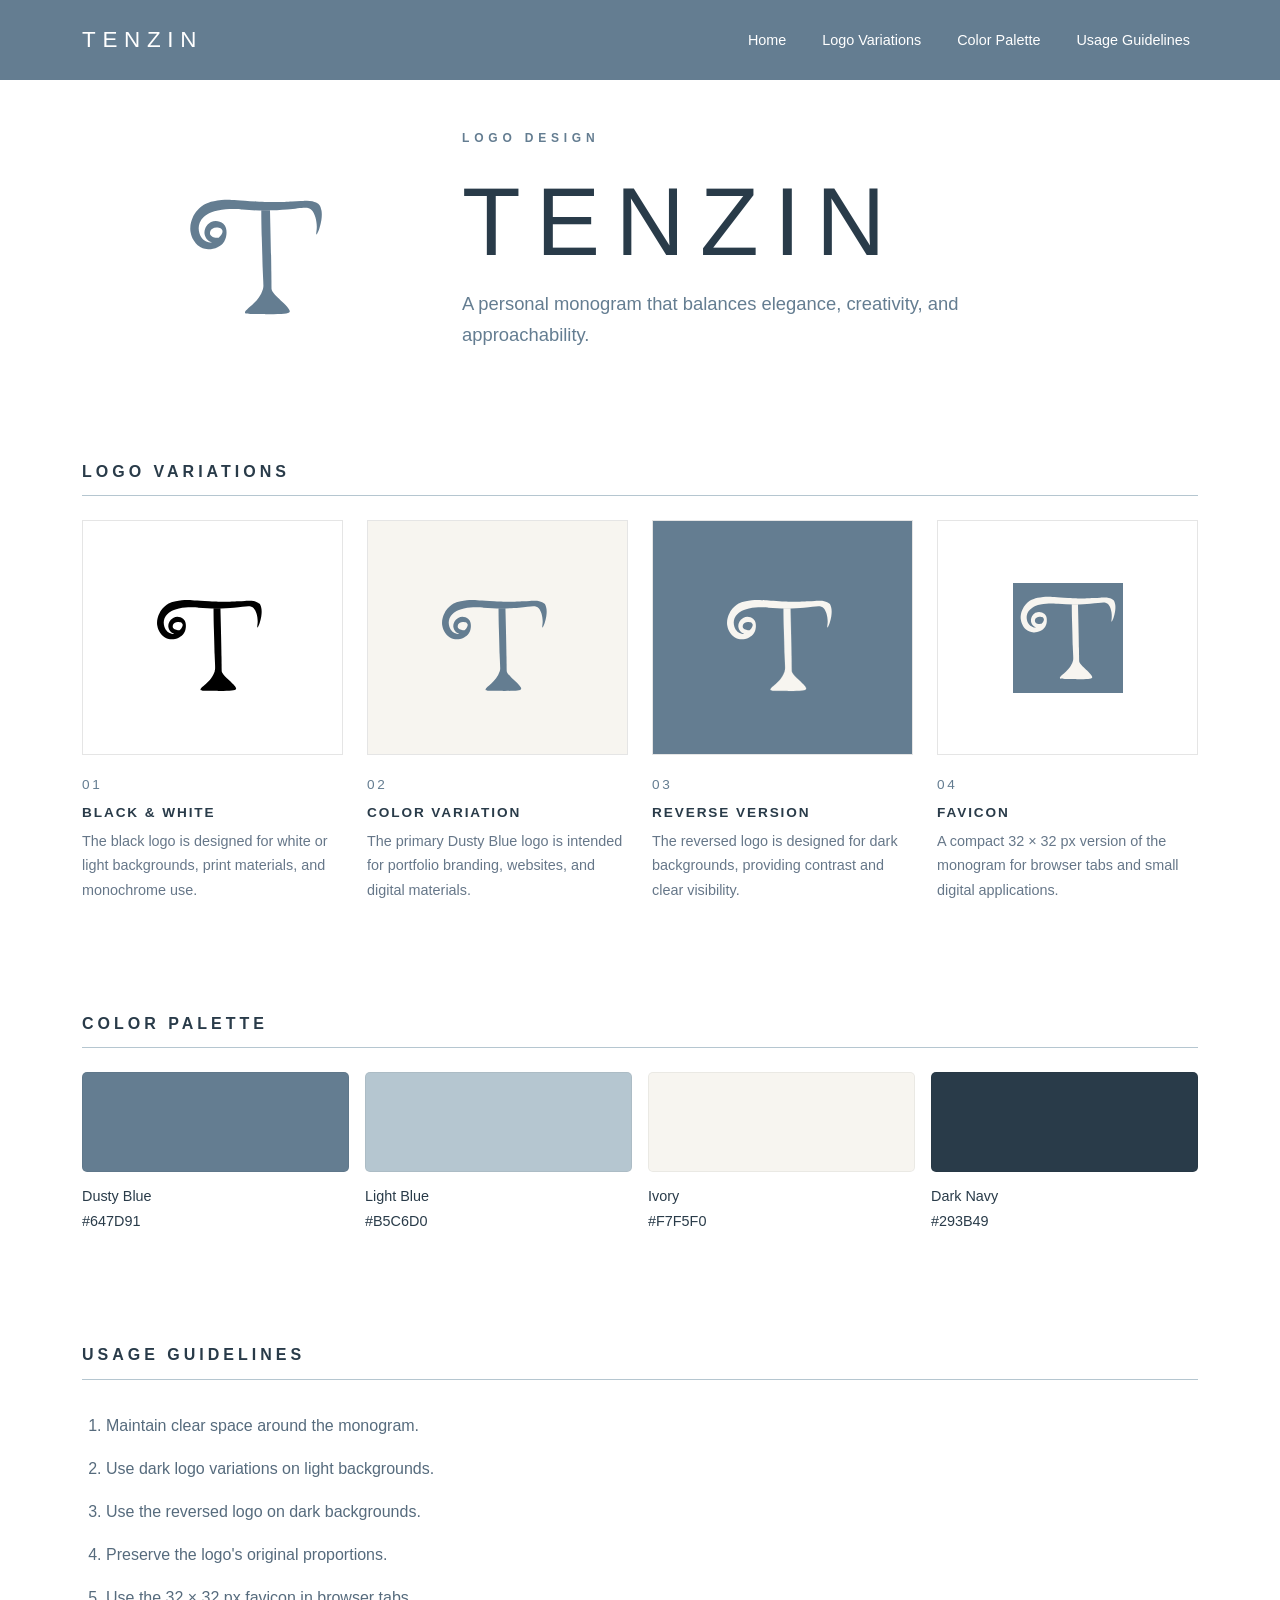
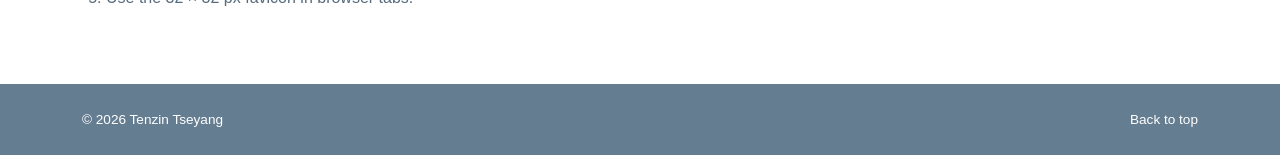
==== commit 162ecdf4: "css name update" ====
--- a/index.html
+++ b/index.html
@@ -14,7 +14,7 @@
   <link rel="icon" type="image/svg+xml" href="images/TENZIN_Favicon_32px.svg">
 
   <!-- Custom CSS -->
-  <link rel="stylesheet" href="css/type.css">
+  <link rel="stylesheet" href="css/logo.css">
 </head>
 
 <body>
--- a/css/logo.css
+++ b/css/logo.css
@@ -0,0 +1,246 @@
+
+/* TENZIN Logo Presentation */
+
+:root {
+    --dusty-blue: #647D91;
+    --light-blue: #B5C6D0;
+    --ivory: #F7F5F0;
+    --dark-navy: #293B49;
+}
+
+html {
+    scroll-behavior: smooth;
+    scroll-padding-top: 85px;
+}
+
+body {
+    background-color: #ffffff;
+    color: var(--dark-navy);
+    font-family: "Helvetica Neue", Arial, sans-serif;
+    line-height: 1.7;
+}
+
+/* Navigation */
+
+.navbar {
+    background-color: var(--dusty-blue);
+    padding: 16px 0;
+}
+
+.navbar-brand {
+    color: white;
+    font-size: 1.4rem;
+    font-weight: 500;
+    letter-spacing: 0.3em;
+}
+
+.navbar-brand:hover,
+.navbar-brand:focus {
+    color: var(--ivory);
+}
+
+.navbar .nav-link {
+    color: white;
+    font-size: 0.9rem;
+    margin-left: 20px;
+}
+
+.navbar .nav-link:hover,
+.navbar .nav-link:focus {
+    color: var(--ivory);
+    text-decoration: underline;
+    text-underline-offset: 6px;
+}
+
+.navbar-toggler {
+    border-color: rgba(255, 255, 255, 0.6);
+}
+
+.navbar-toggler-icon {
+    filter: brightness(0) invert(1);
+}
+
+/* Hero */
+
+header {
+    padding-top: 80px !important;
+    padding-bottom: 80px !important;
+}
+
+.hero-logo {
+    display: block;
+    max-width: 220px;
+    max-height: 240px;
+    width: 100%;
+    height: auto;
+    margin: 0 auto;
+}
+
+.eyebrow {
+    font-size: 0.75rem;
+    letter-spacing: 0.4em;
+    color: var(--dusty-blue);
+    font-weight: 600;
+}
+
+h1 {
+    font-size: clamp(3rem, 8vw, 6rem);
+    font-weight: 300;
+    letter-spacing: 0.16em;
+    line-height: 1.2;
+}
+
+.lead {
+    color: var(--dusty-blue);
+    max-width: 620px;
+    font-size: 1.15rem;
+}
+
+/* Section headings */
+
+.section-title {
+    font-size: 1rem;
+    font-weight: 600;
+    letter-spacing: 0.25em;
+    text-transform: uppercase;
+    padding-bottom: 14px;
+    border-bottom: 1px solid var(--light-blue);
+}
+
+/* Logo previews */
+
+.logo-preview {
+    height: 235px;
+    display: flex;
+    align-items: center;
+    justify-content: center;
+    padding: 25px;
+    border: 1px solid #e5e5e5;
+}
+
+.logo-preview img {
+    display: block;
+    max-width: 100%;
+    max-height: 175px;
+    width: auto;
+    height: auto;
+    object-fit: contain;
+}
+
+.light-preview {
+    background-color: #ffffff;
+}
+
+.ivory-preview {
+    background-color: var(--ivory);
+}
+
+.blue-preview {
+    background-color: var(--dusty-blue);
+}
+
+.favicon-preview {
+        width: 110px !important;
+        height: 110px !important;
+        max-height: none !important;
+        image-rendering: auto;
+}
+
+.variation-number {
+    margin-top: 18px;
+    margin-bottom: 8px;
+    color: var(--dusty-blue);
+    letter-spacing: 0.2em;
+    font-size: 0.85rem;
+}
+
+#variations h3 {
+    font-size: 0.85rem;
+    text-transform: uppercase;
+    letter-spacing: 0.14em;
+    font-weight: 600;
+}
+
+#variations p:not(.variation-number) {
+    color: #667789;
+    font-size: 0.9rem;
+}
+
+/* Color palette */
+
+.color-swatch {
+    height: 100px;
+    border-radius: 5px;
+    border: 1px solid rgba(0, 0, 0, 0.05);
+    margin-bottom: 12px;
+}
+
+.dusty-blue {
+    background-color: var(--dusty-blue);
+}
+
+.light-blue {
+    background-color: var(--light-blue);
+}
+
+.ivory {
+    background-color: var(--ivory);
+}
+
+.dark-navy {
+    background-color: var(--dark-navy);
+}
+
+#colors p {
+    font-size: 0.9rem;
+}
+
+/* Usage guidelines */
+
+#guidelines ol {
+    padding-left: 24px;
+    color: #566b7d;
+}
+
+#guidelines li {
+    padding: 8px 0;
+}
+
+/* Footer */
+
+footer {
+    background-color: var(--dusty-blue);
+    color: white;
+    font-size: 0.85rem;
+}
+
+footer a {
+    color: white;
+    text-decoration: none;
+}
+
+footer a:hover {
+    color: var(--ivory);
+    text-decoration: underline;
+}
+
+/* Mobile */
+
+@media (max-width: 767px) {
+    header {
+    padding-top: 45px !important;
+    padding-bottom: 45px !important;
+}
+
+h1 {
+    letter-spacing: 0.1em;
+}
+
+.navbar .nav-link {
+    margin-left: 0;
+}
+
+.logo-preview {
+    height: 220px;
+}
+}
